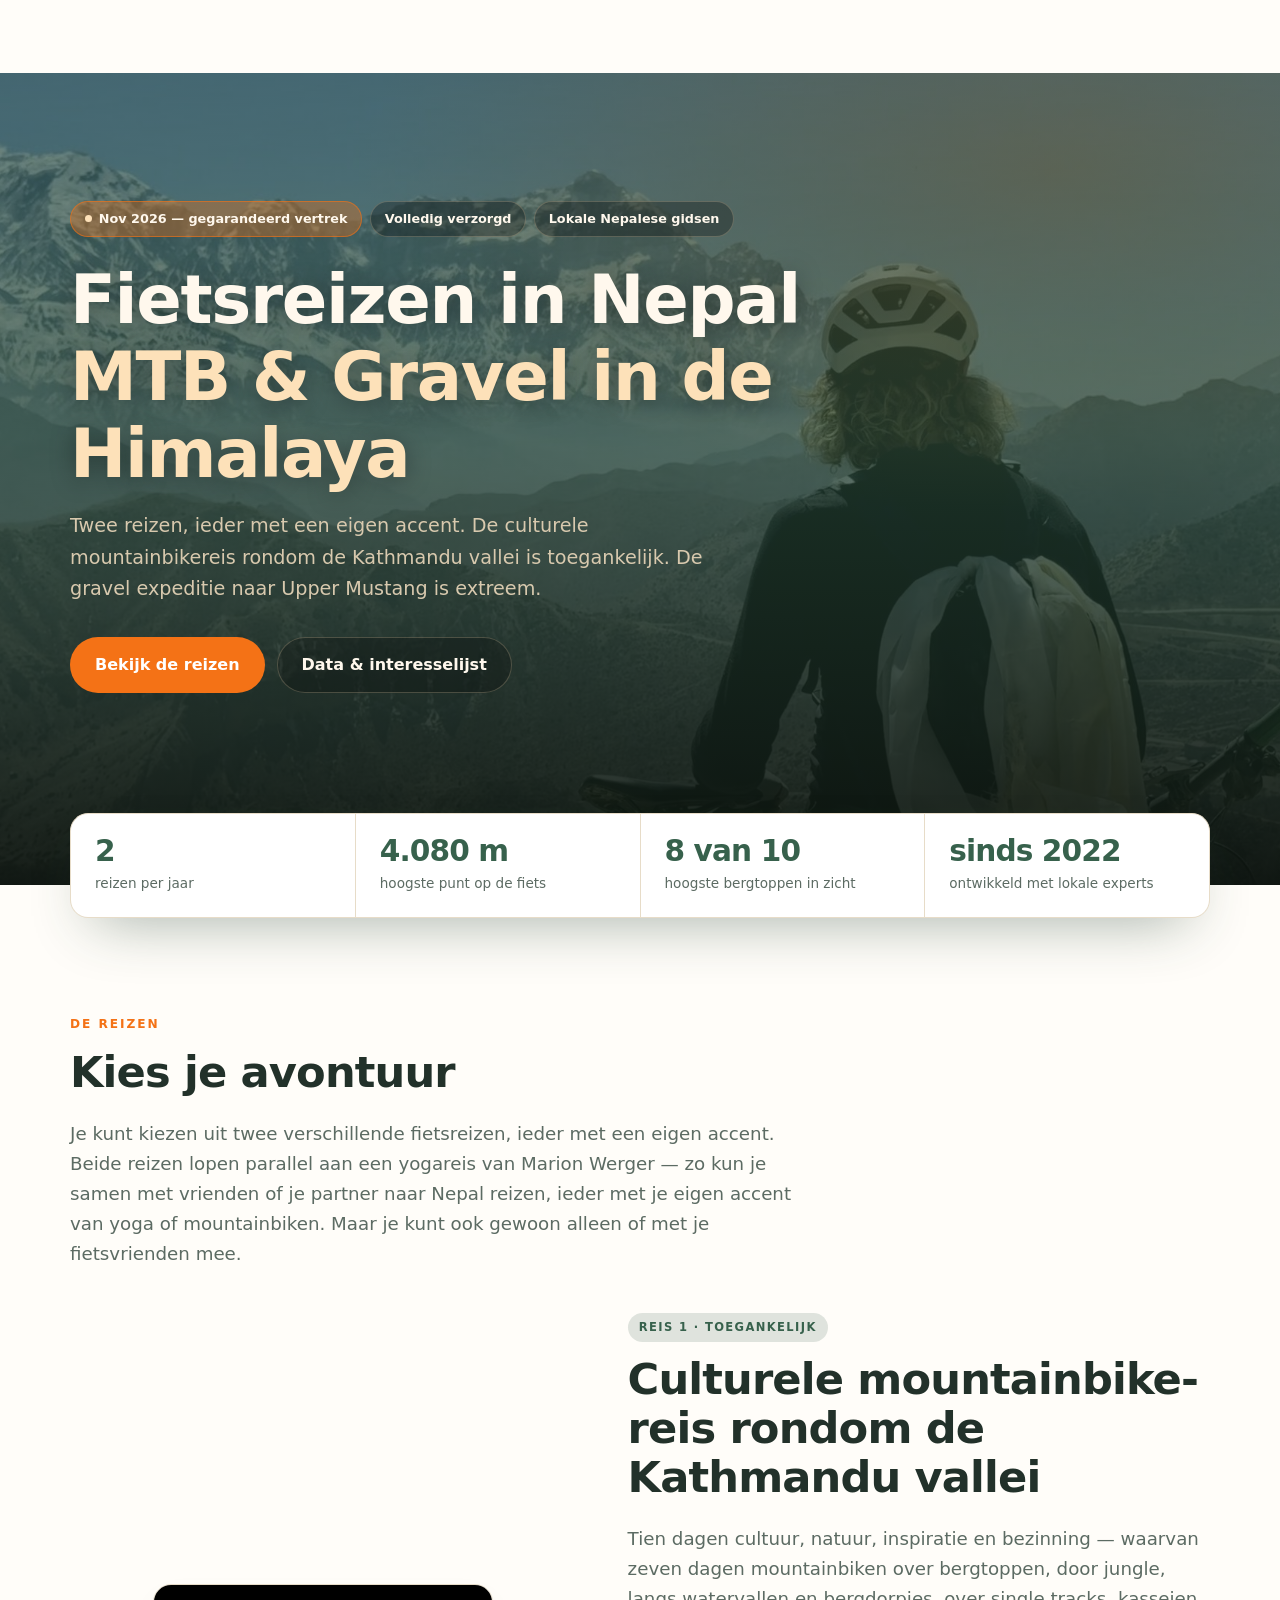
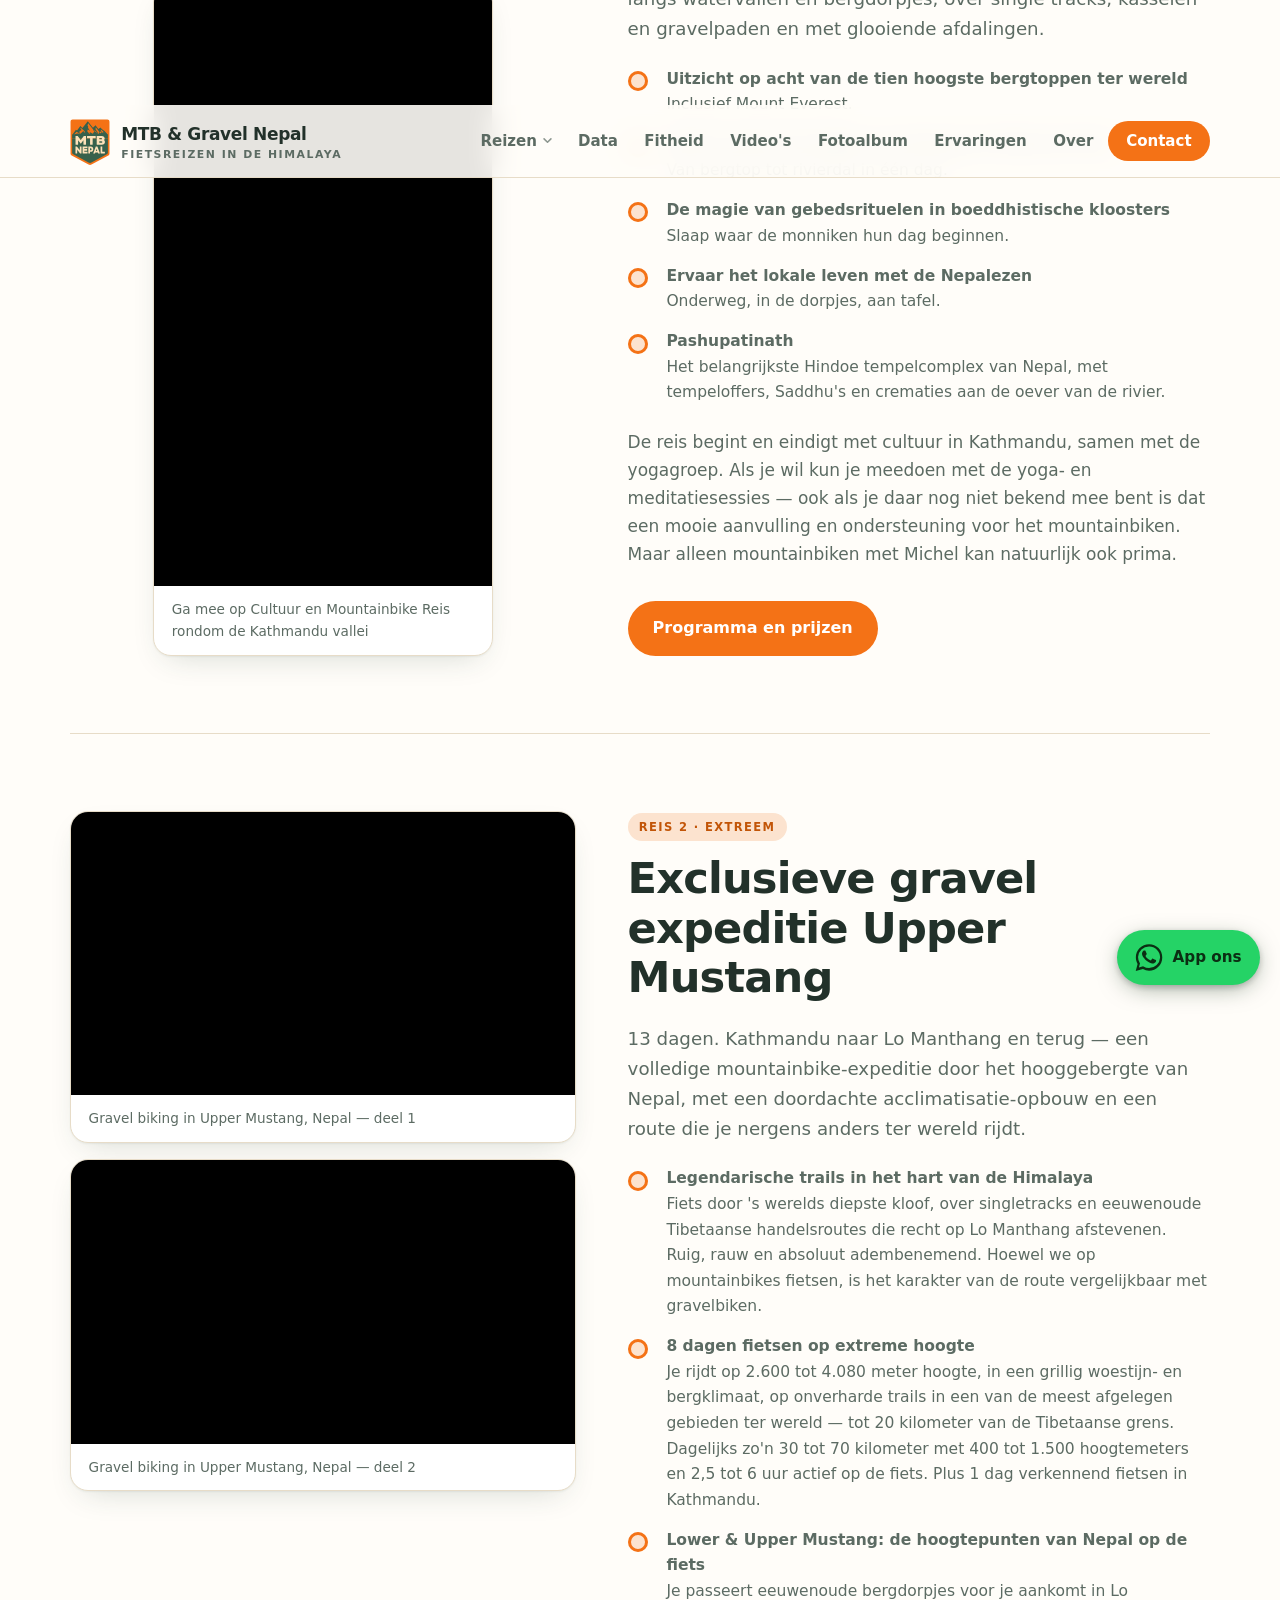
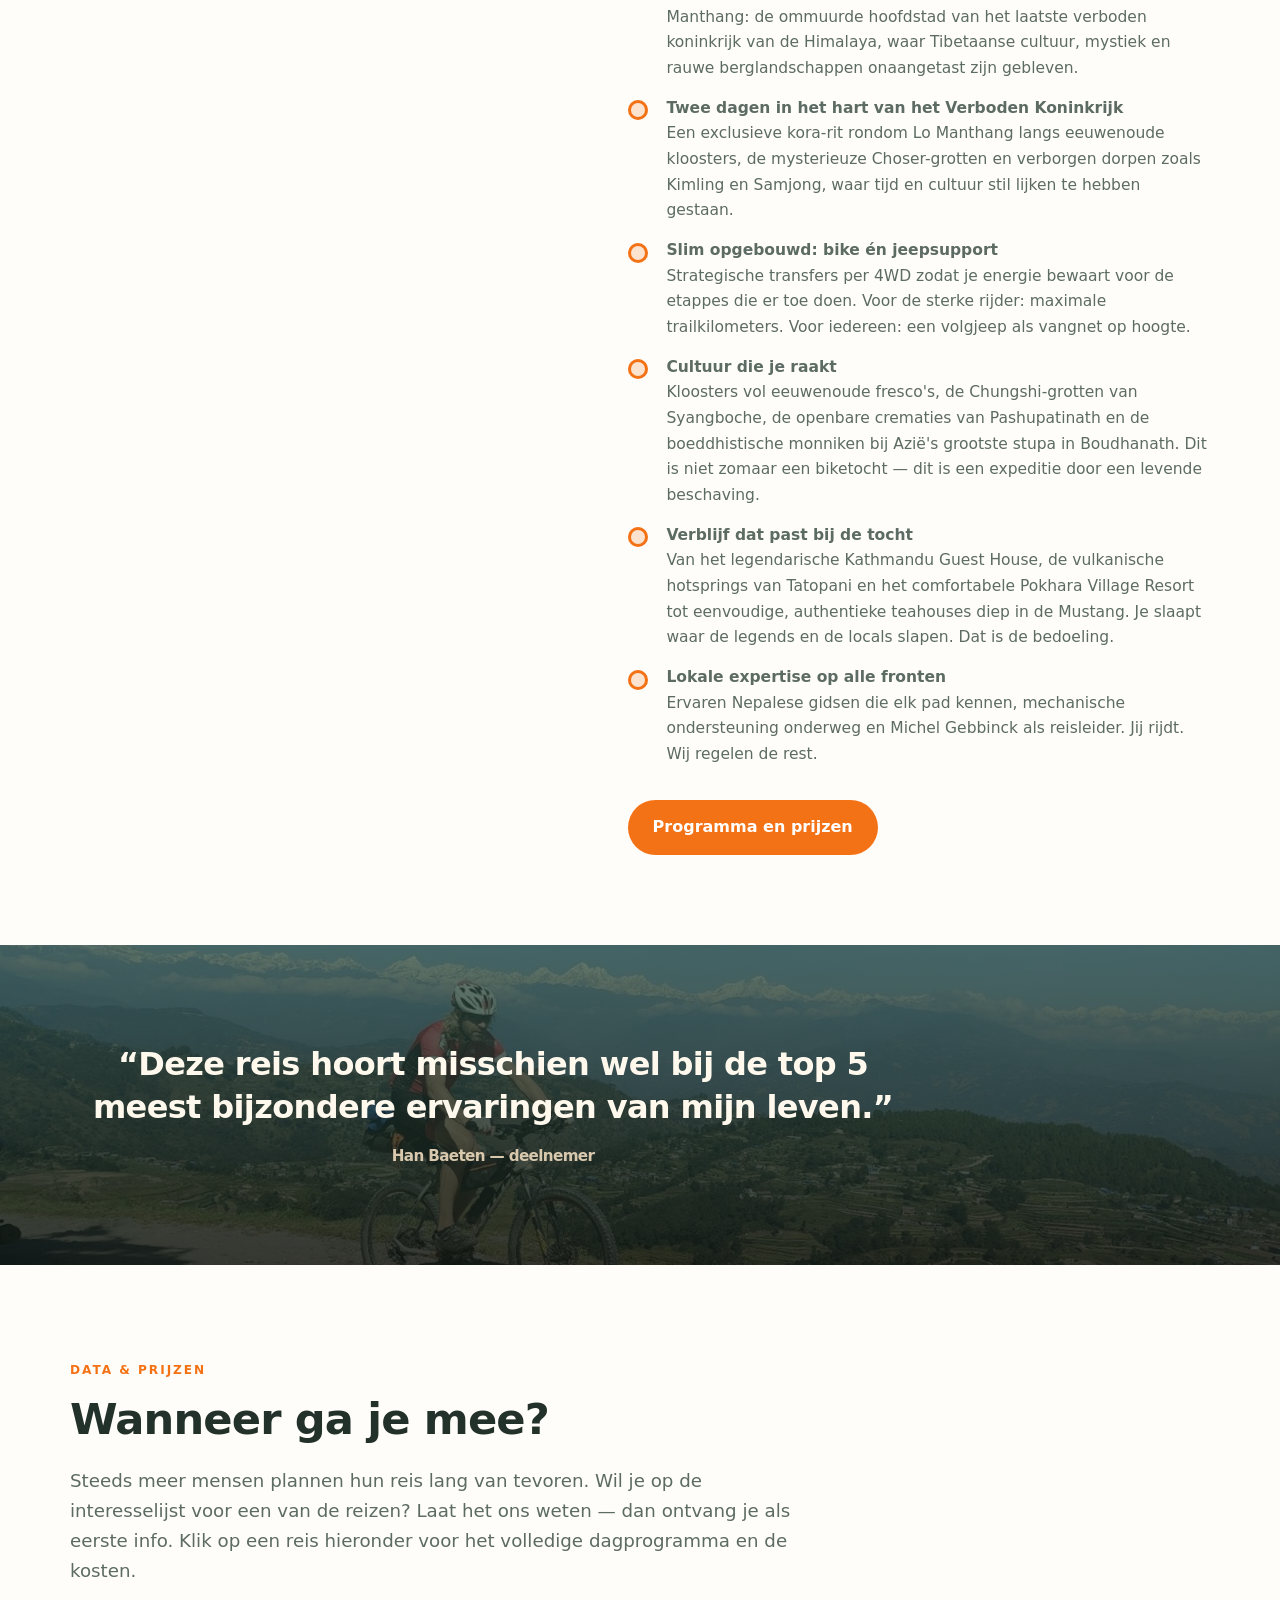
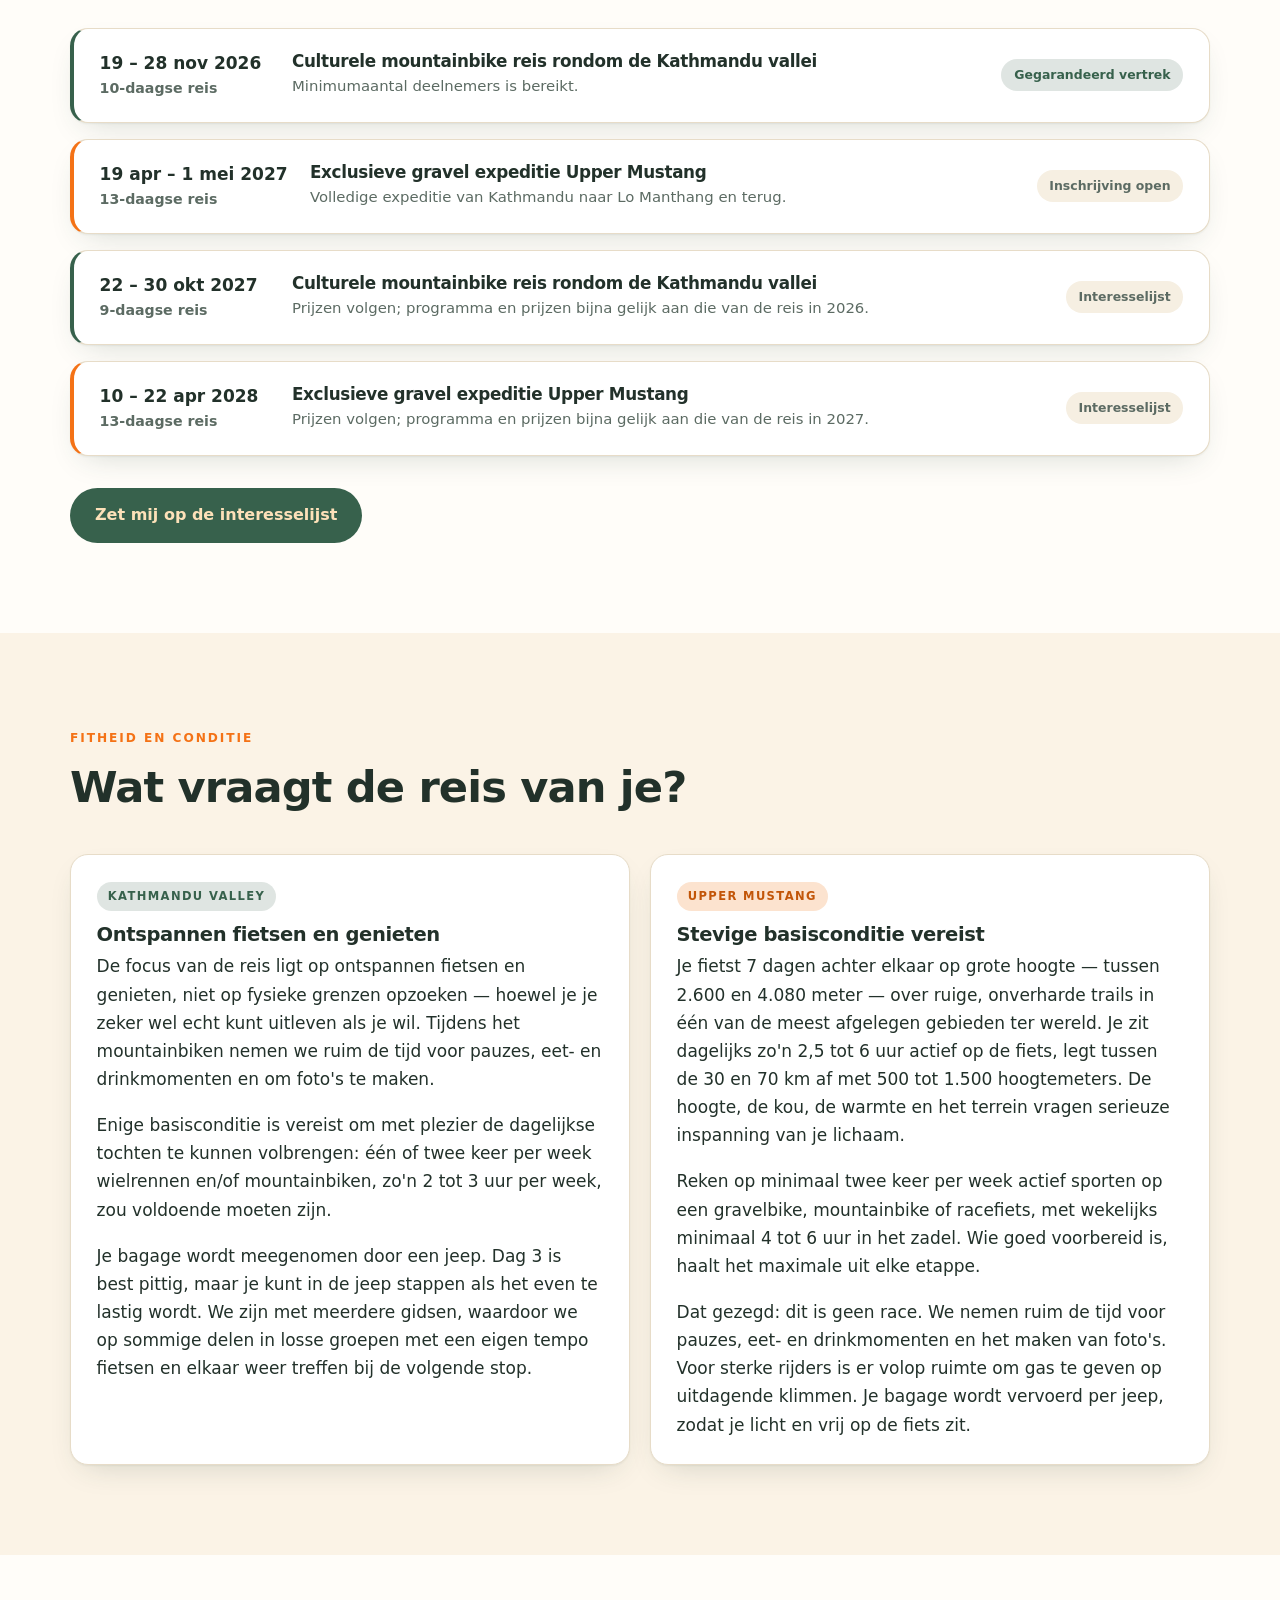
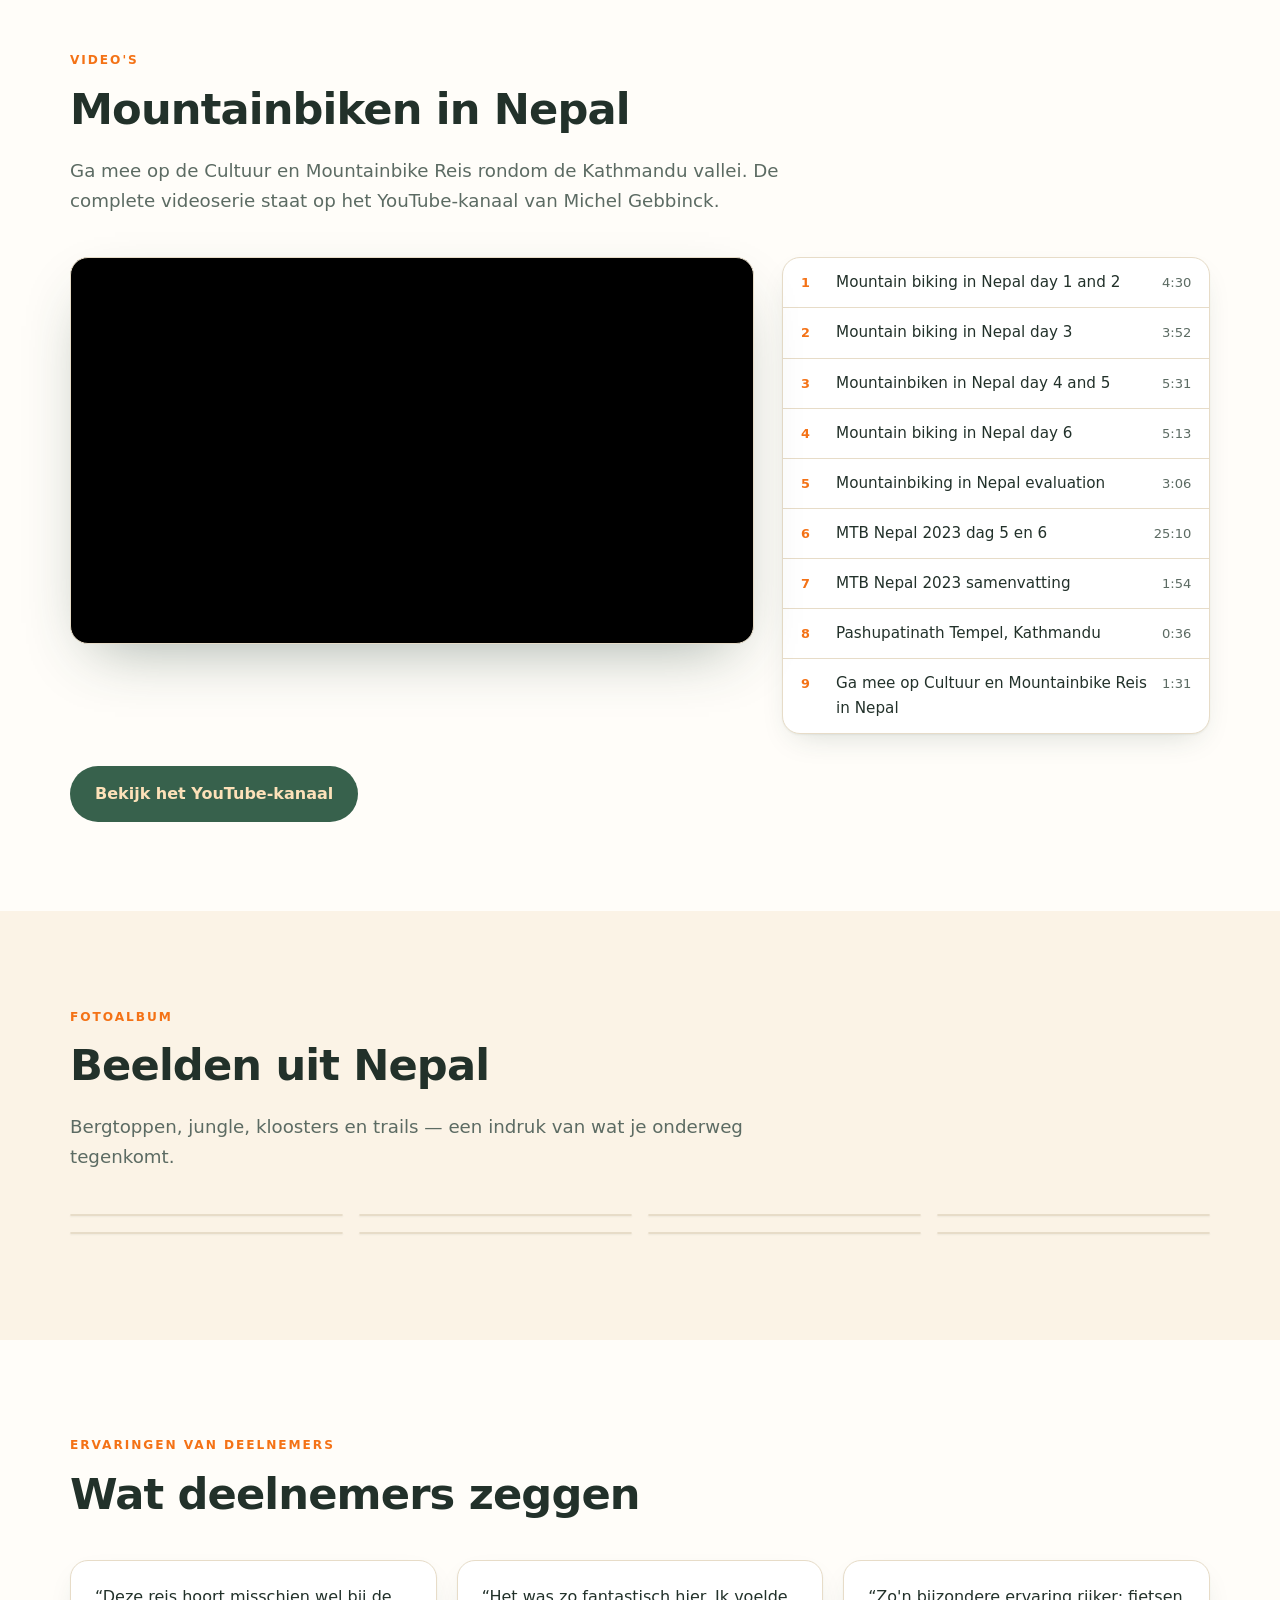
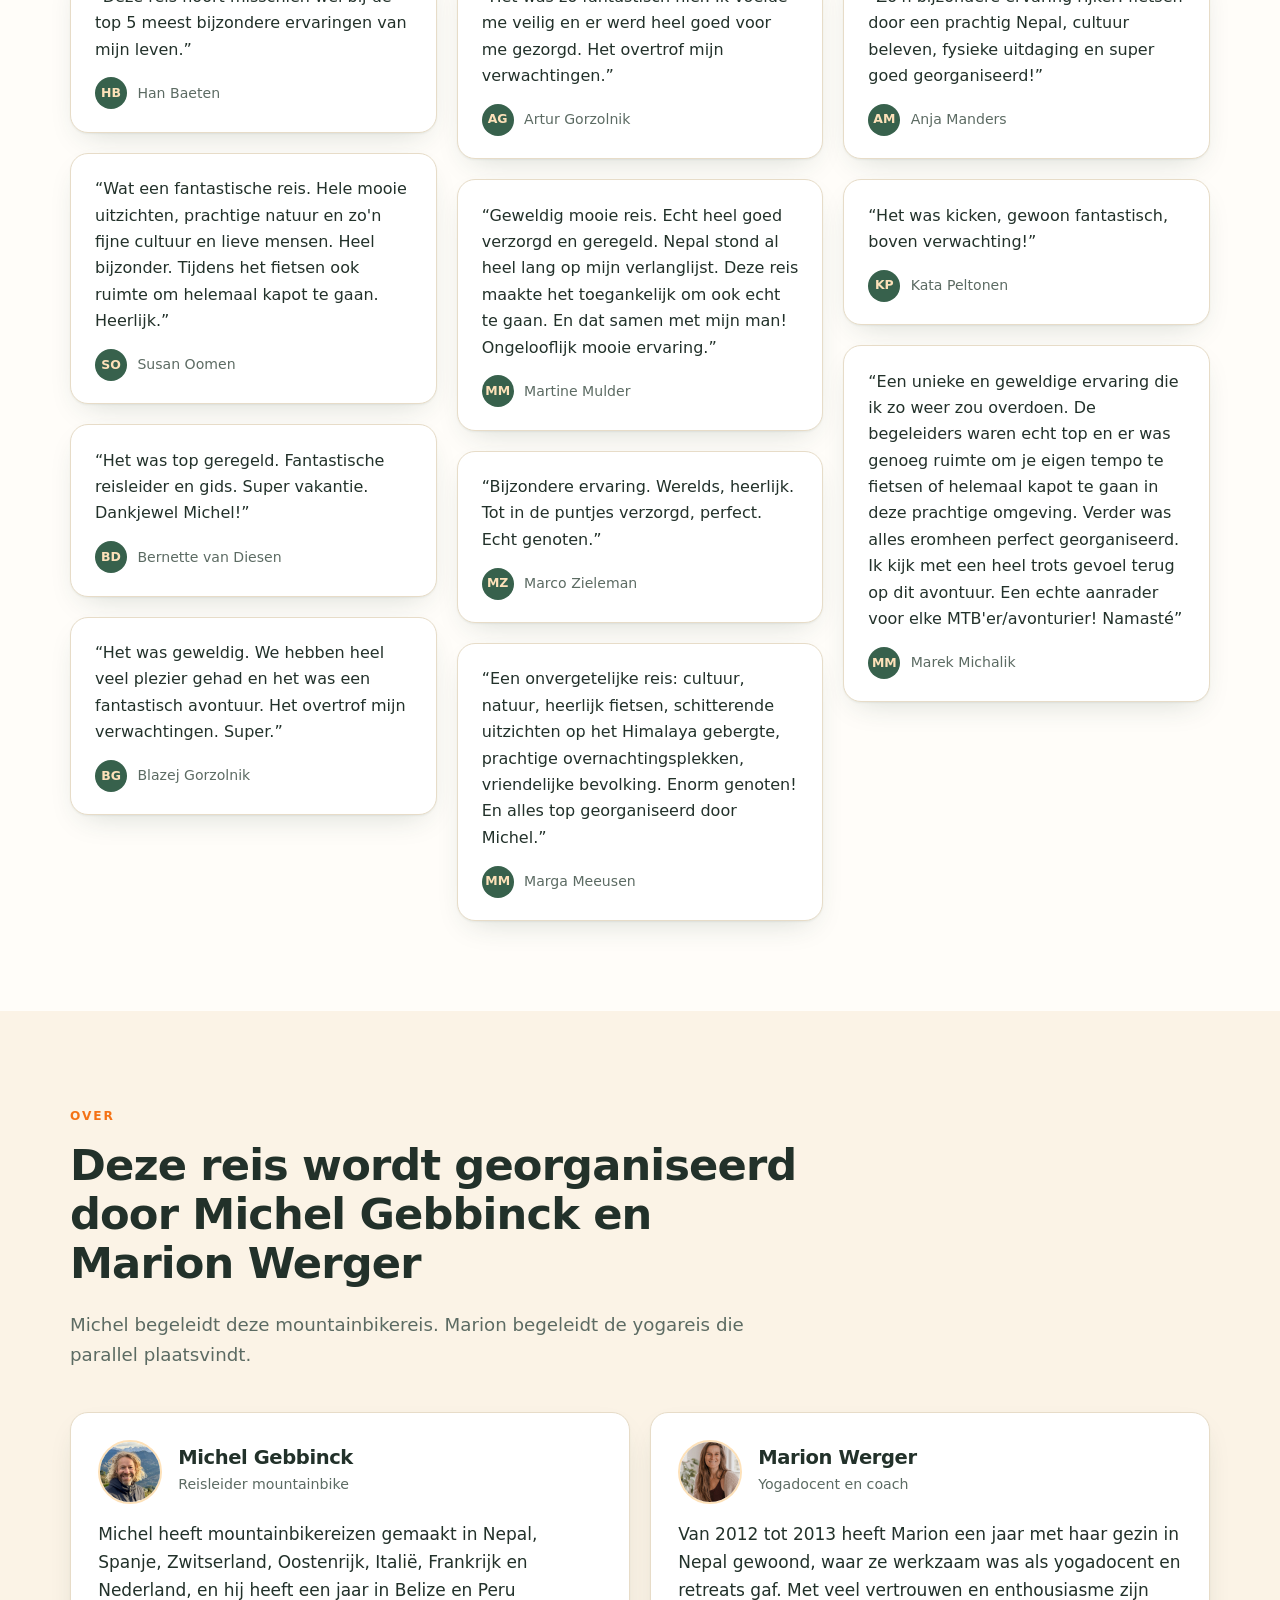
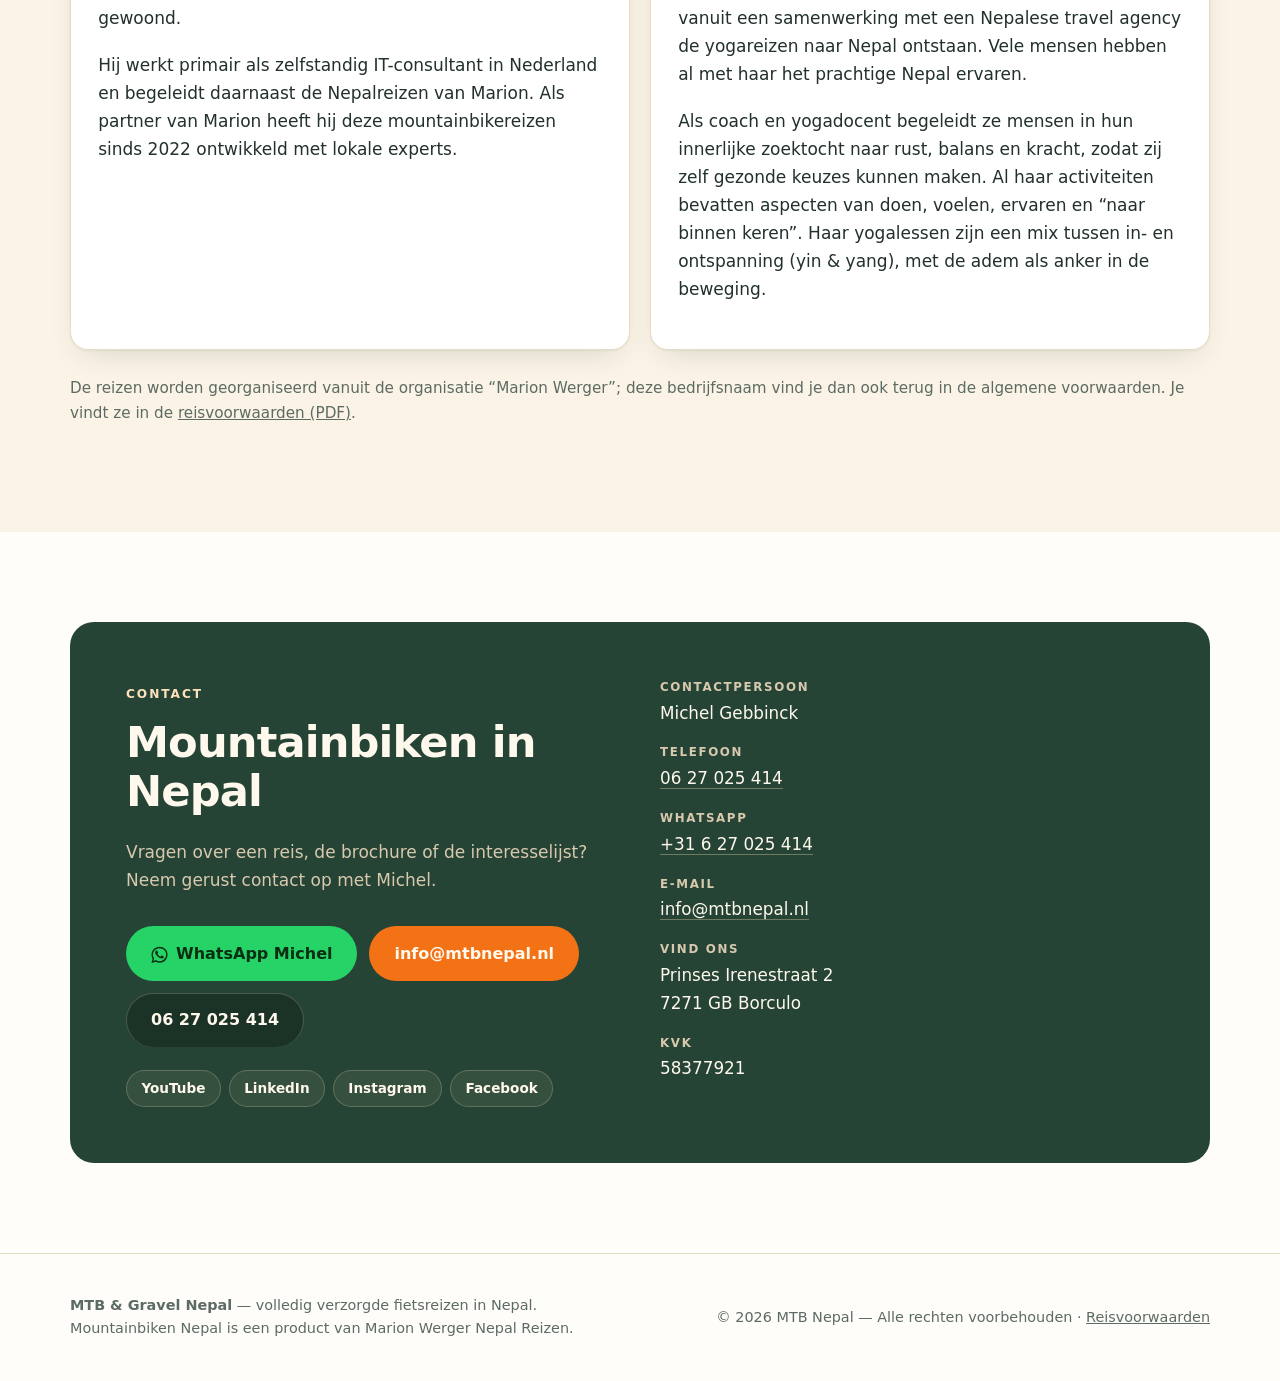
==== contact/index.html @ a27b08cc "Add files via upload" ====
<!DOCTYPE html>
<html lang="nl" dir="ltr">
<head>
<meta charset="utf-8">
<meta name="viewport" content="width=device-width, initial-scale=1">
<meta http-equiv="refresh" content="0; url=../#contact">
<link rel="canonical" href="https://www.mtbnepal.nl/#contact">
<meta name="robots" content="noindex, follow">
<title>Contact — MTB &amp; Gravel Nepal</title>
<style>
body{font-family:"Segoe UI",system-ui,sans-serif;background:#FFFDF9;color:#22312A;
     display:grid;place-items:center;min-block-size:100vh;margin:0;padding:2rem;text-align:center}
a{color:#C25508;font-weight:600}
p{max-width:44ch;line-height:1.6}
</style>
</head>
<body>
  <div>
    <h1>Contact</h1>
    <p>Deze pagina is verhuisd. Je wordt automatisch doorgestuurd.</p>
    <p><a href="../#contact">Klik hier als er niets gebeurt</a></p>
  </div>
</body>
</html>
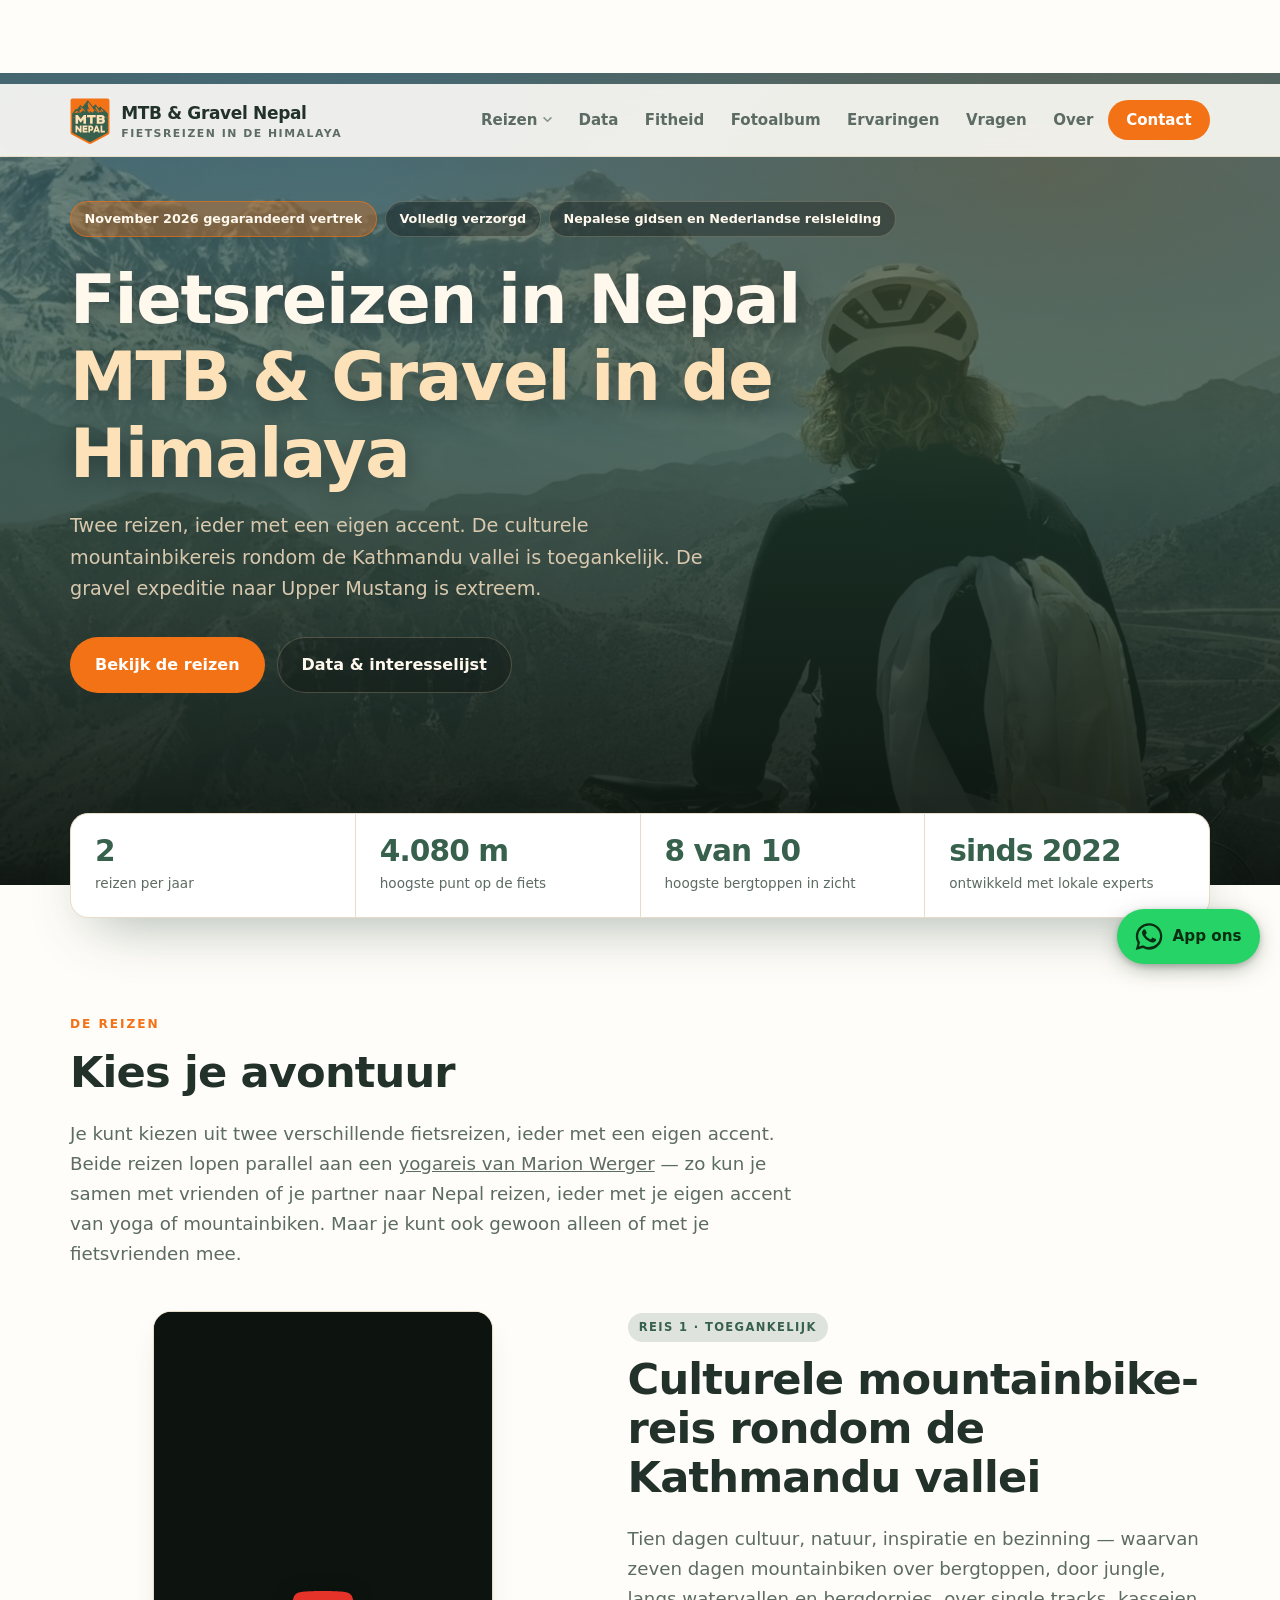
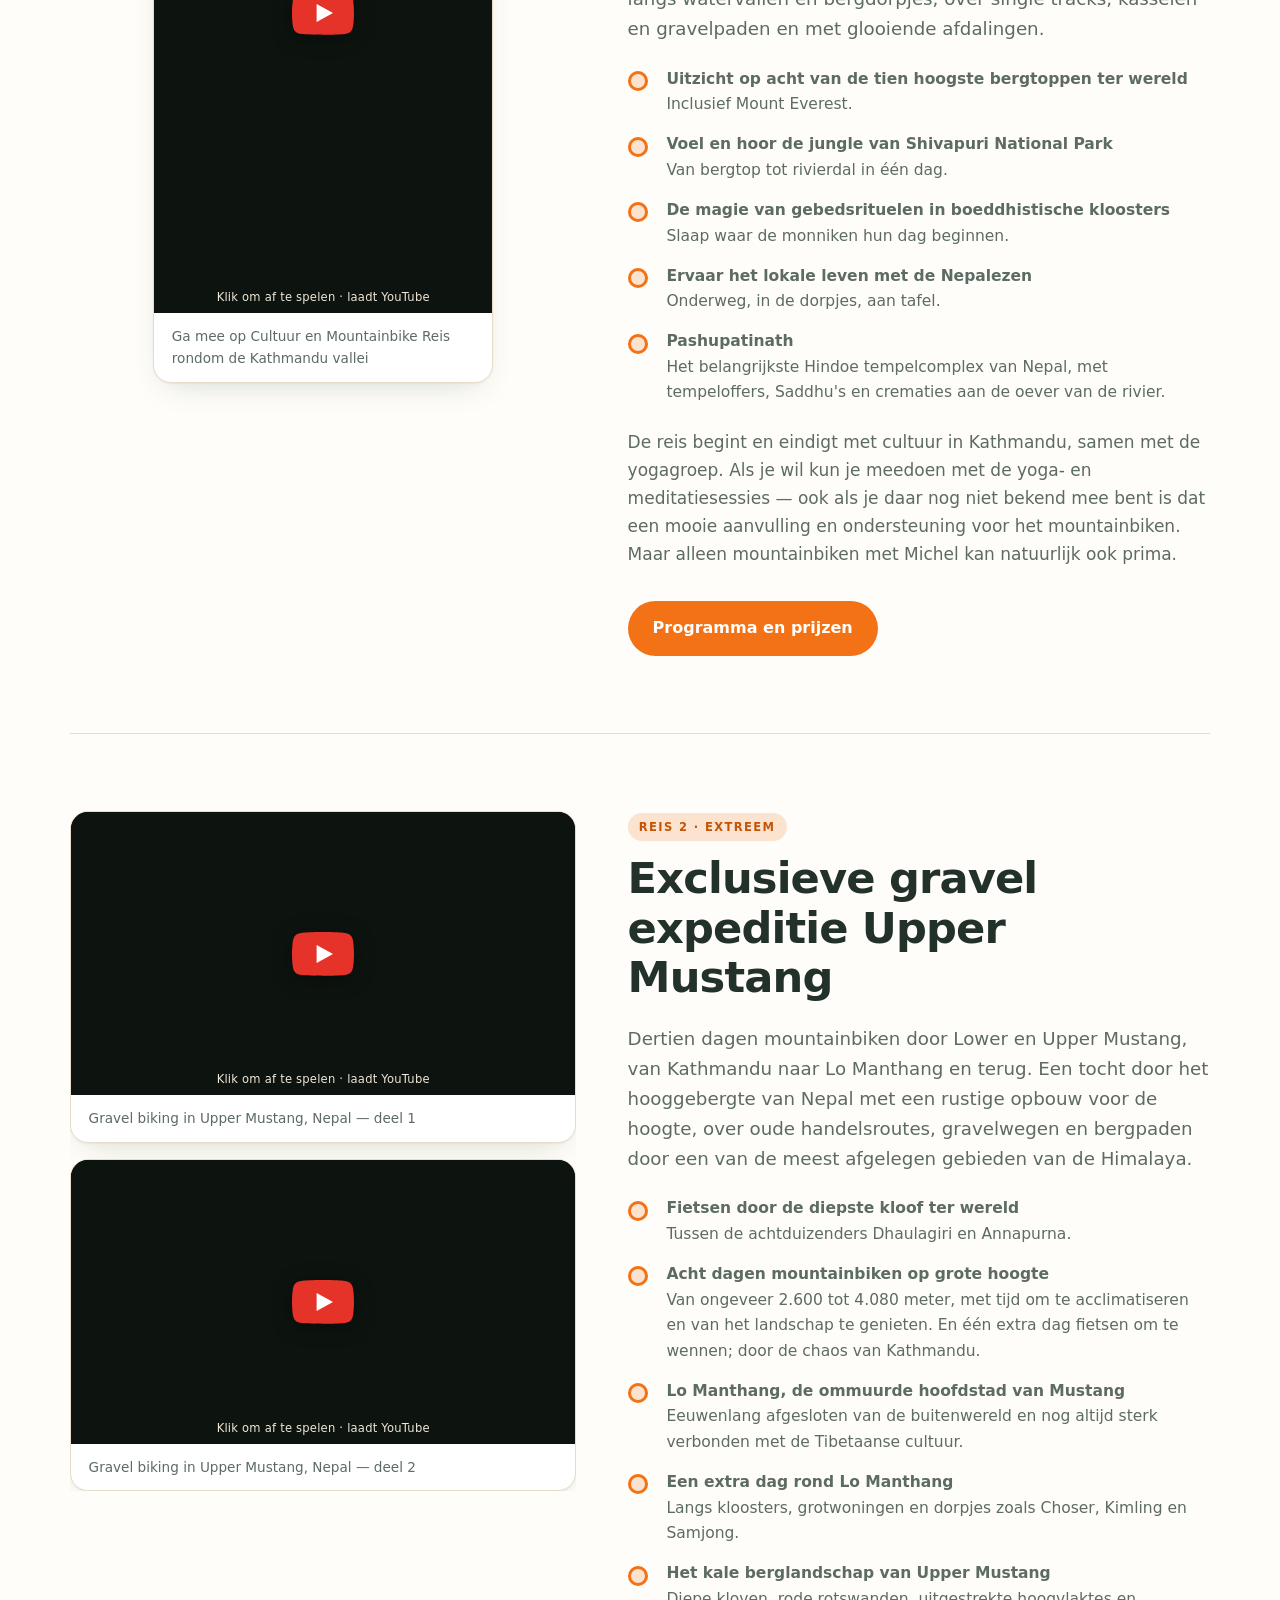
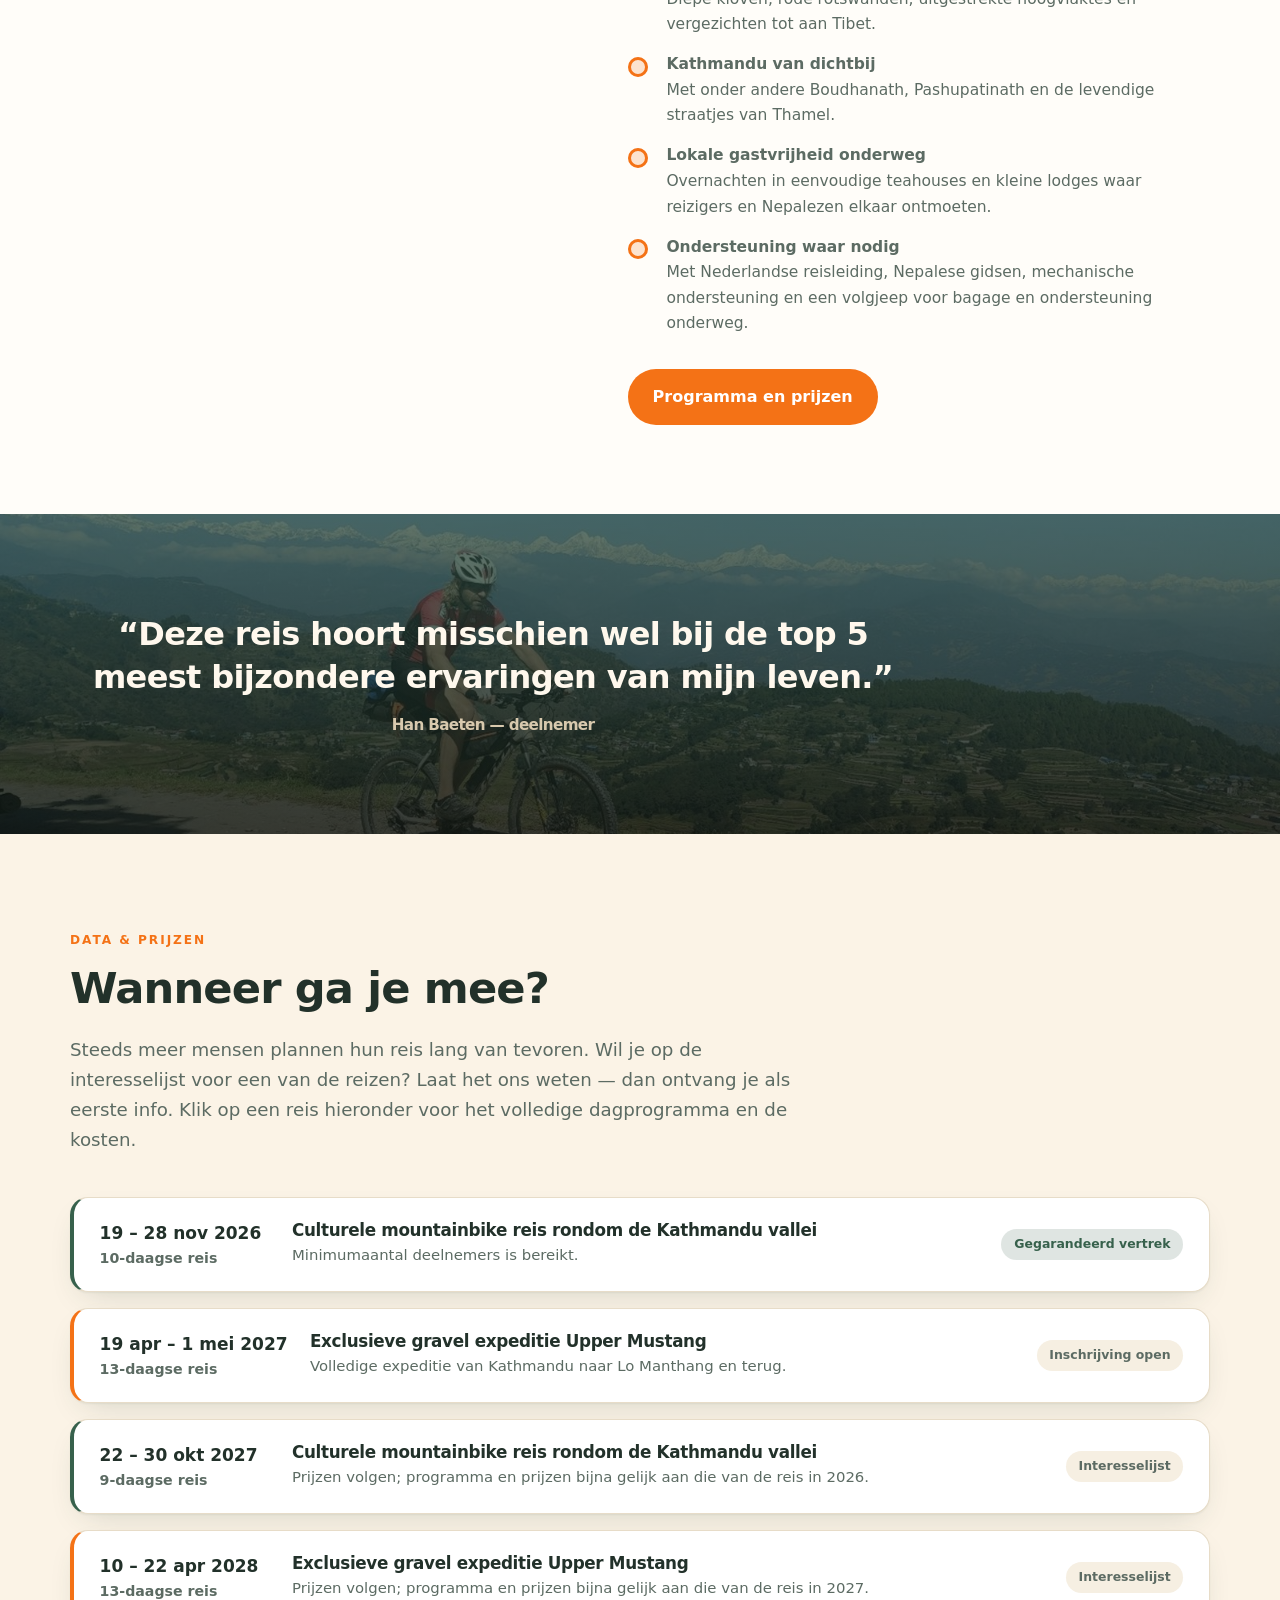
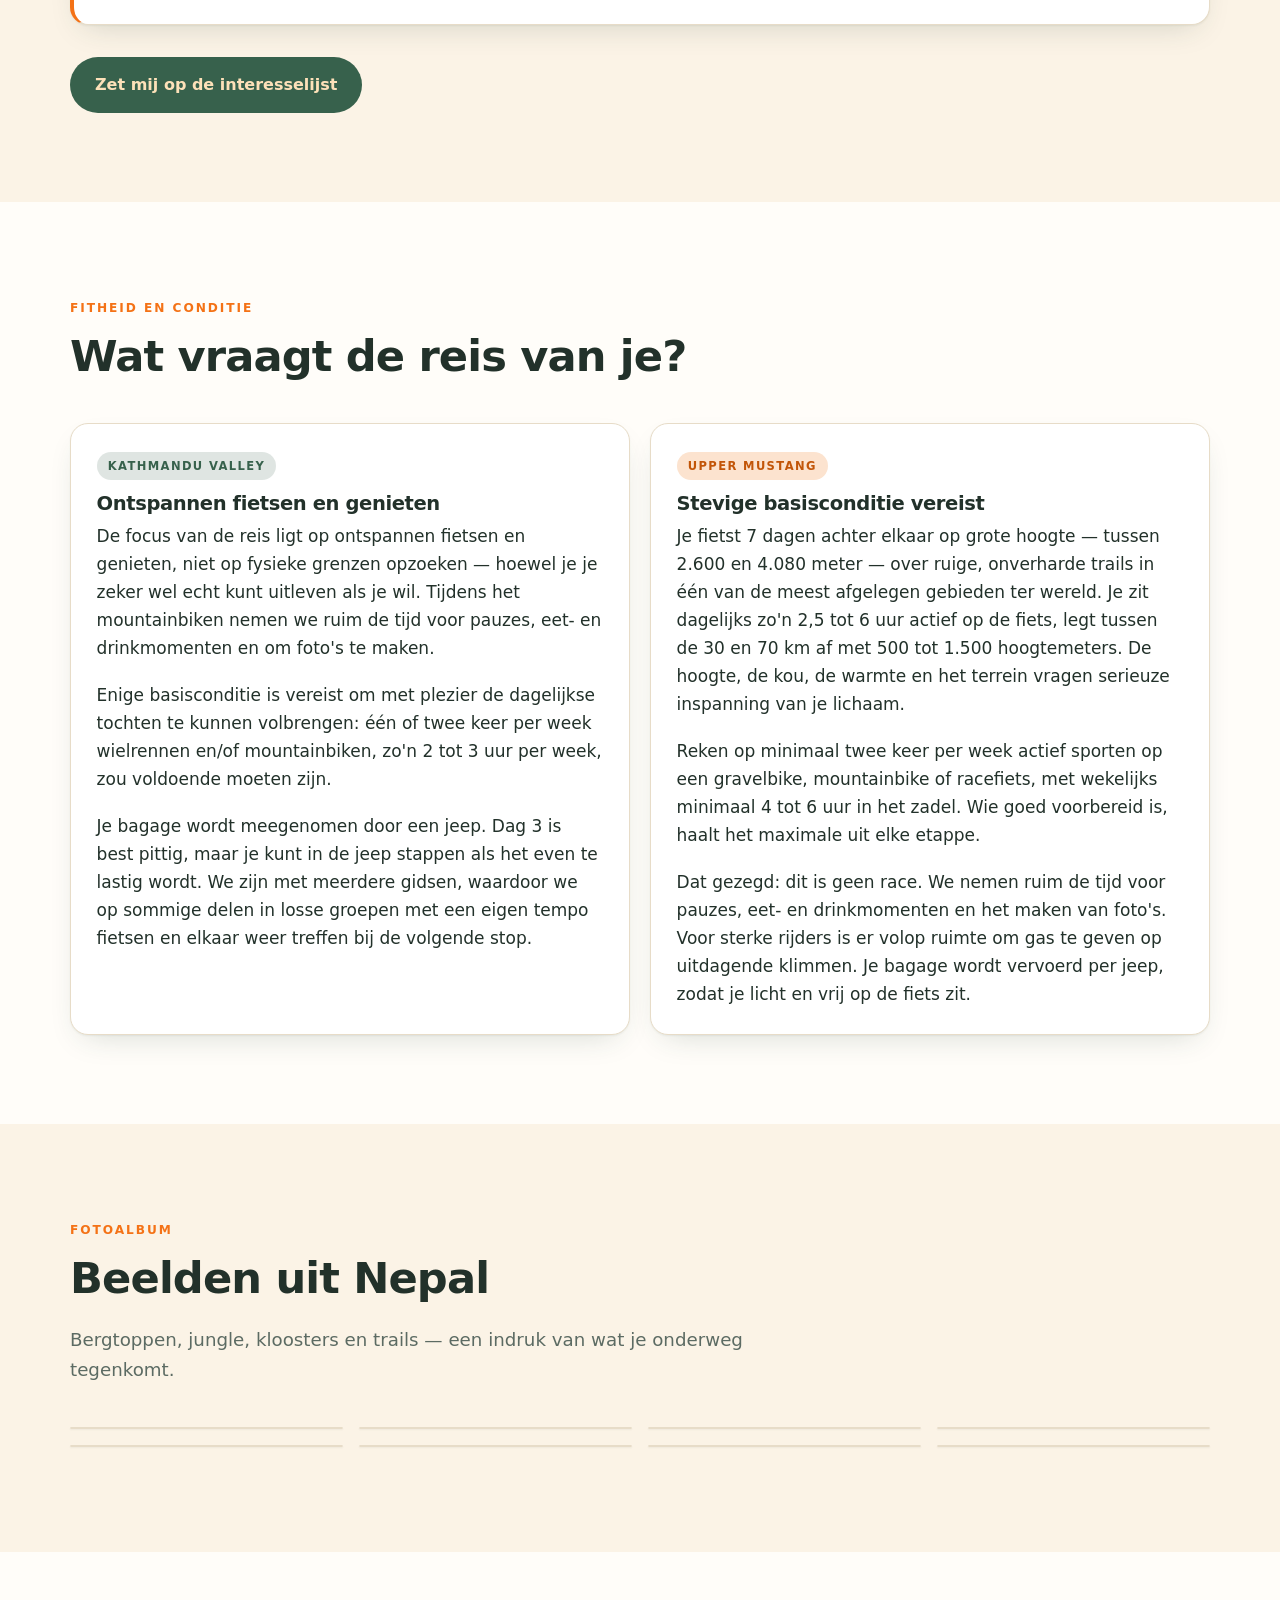
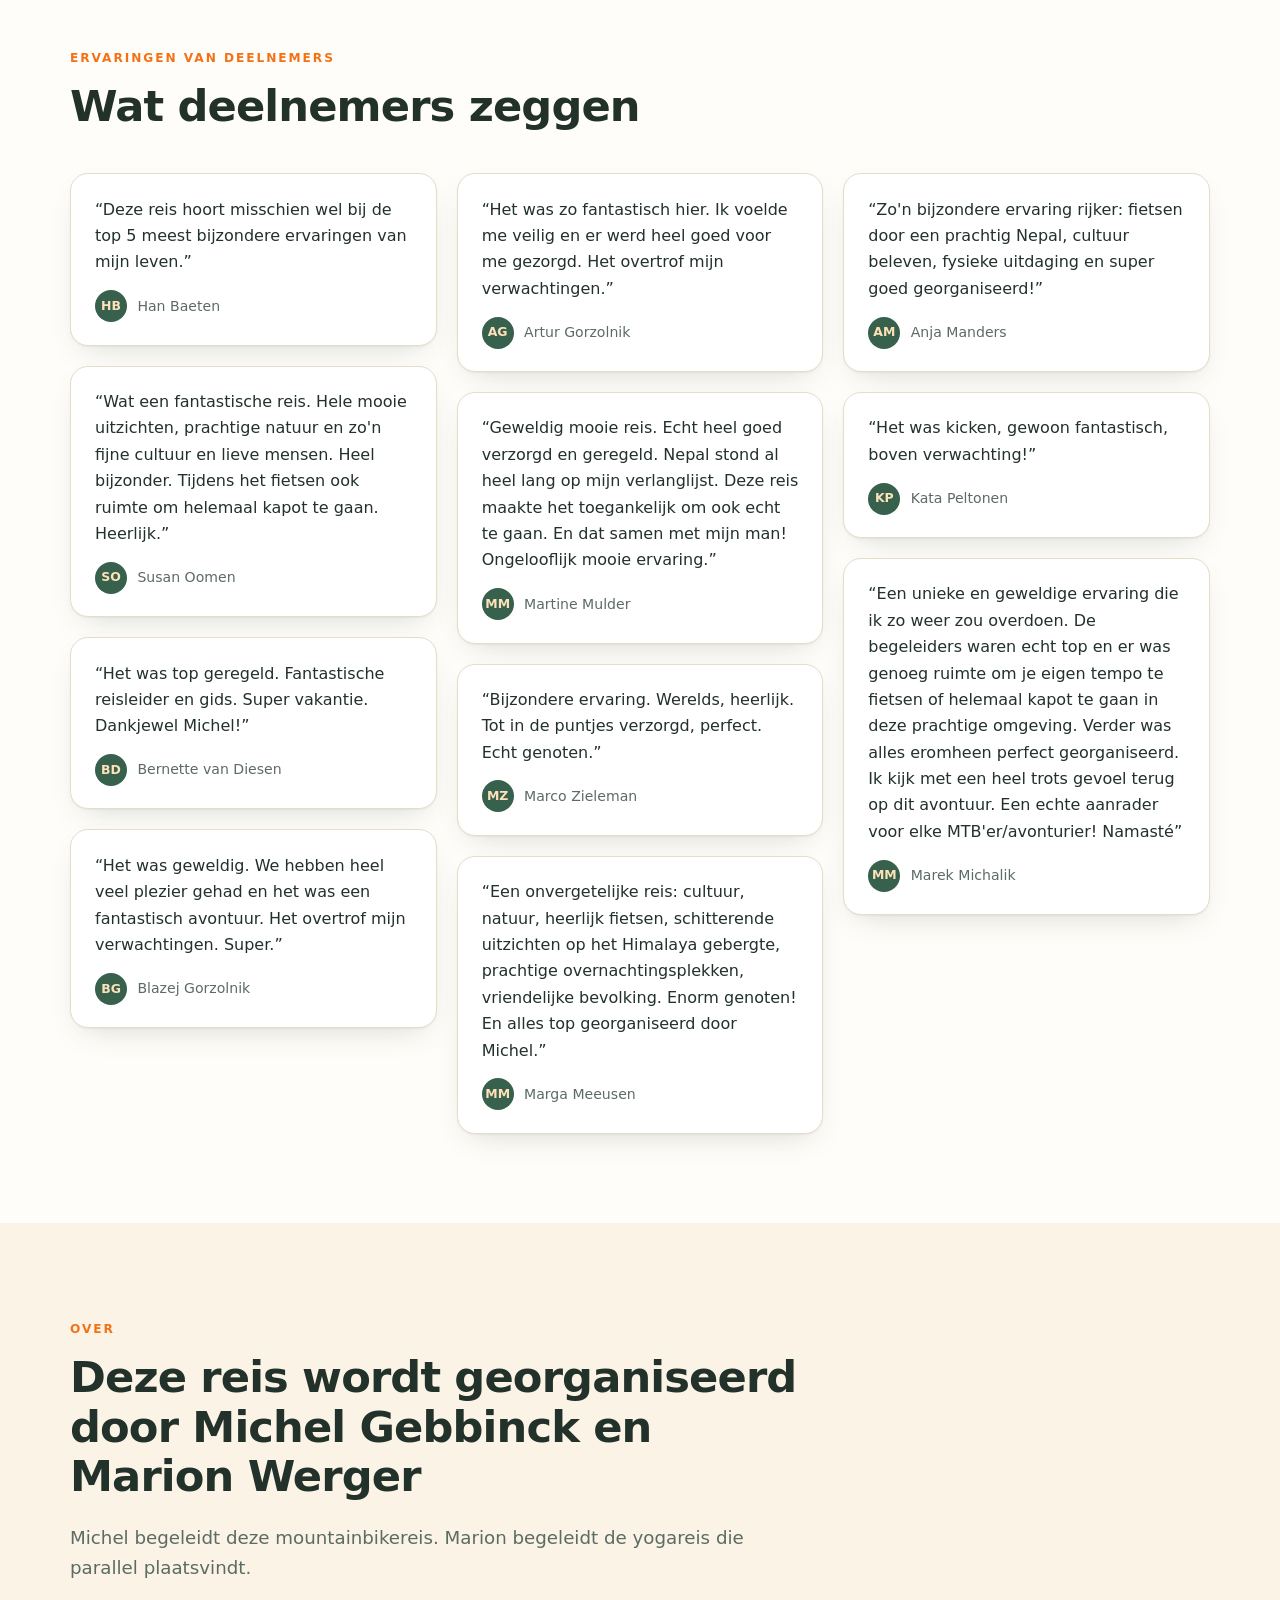
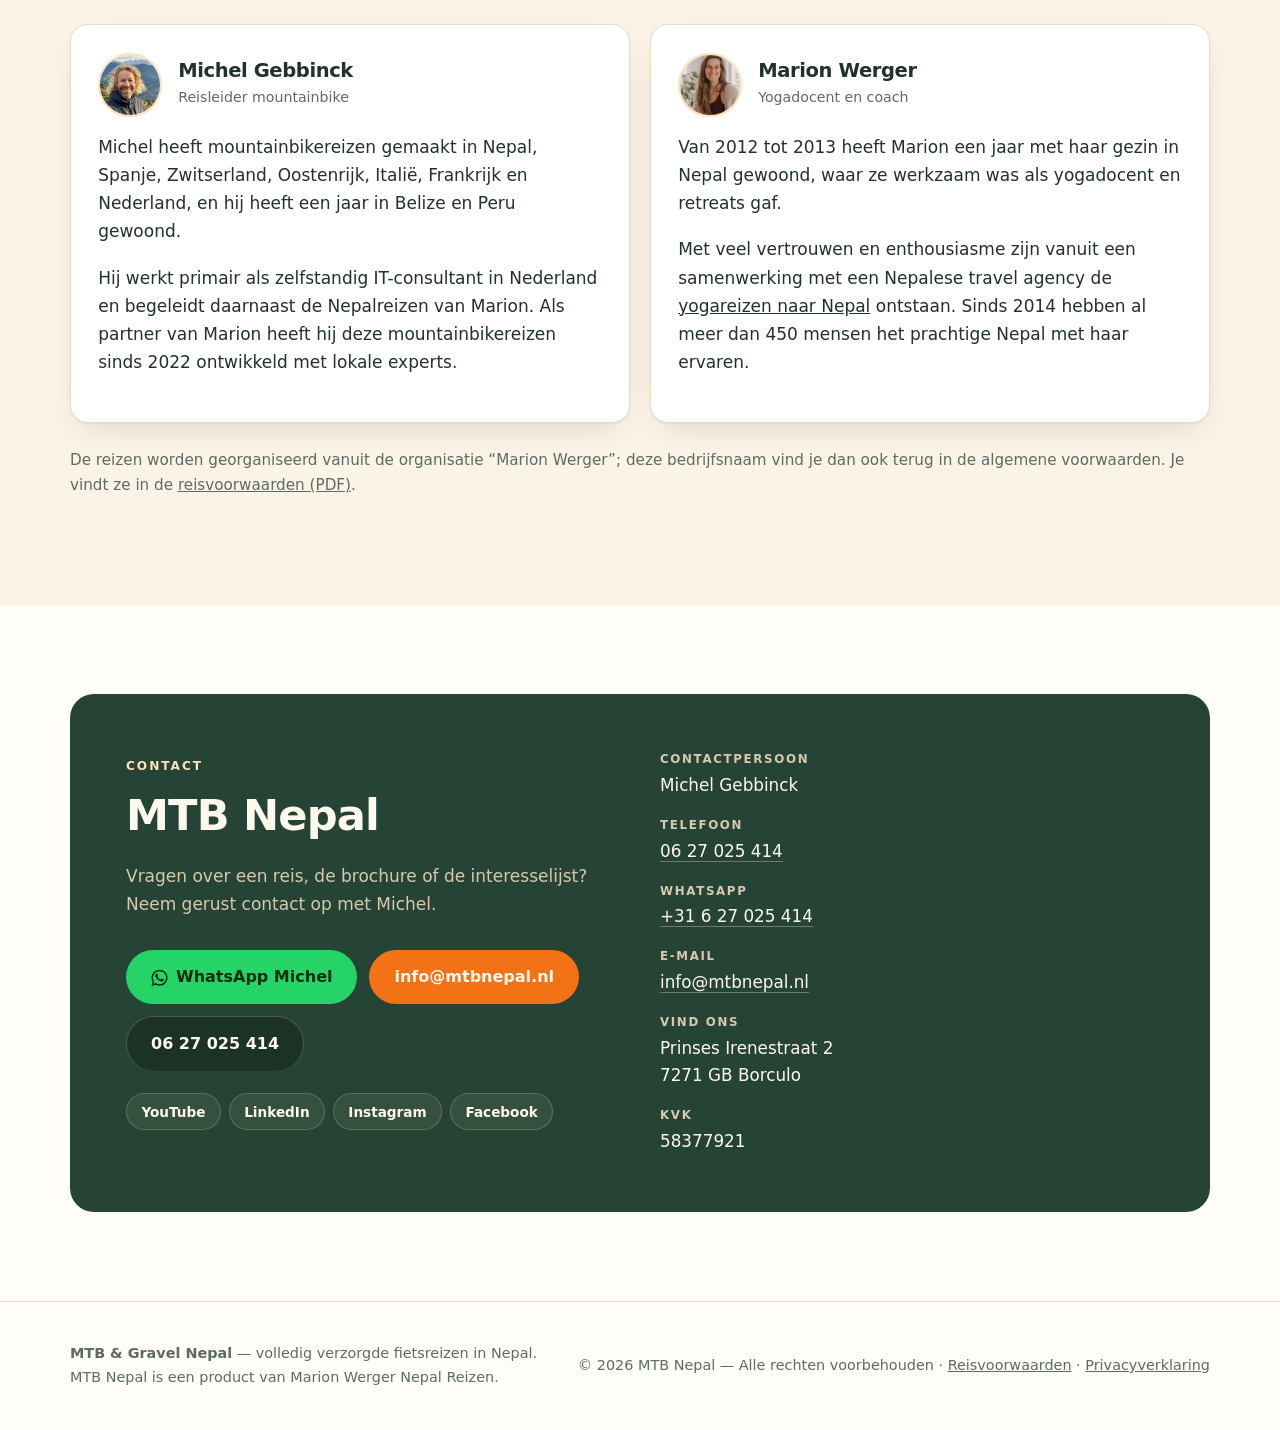
==== commit f72f1929: "Add files via upload" ====
--- a/contact/index.html
+++ b/contact/index.html
@@ -4,7 +4,7 @@
 <meta charset="utf-8">
 <meta name="viewport" content="width=device-width, initial-scale=1">
 <meta http-equiv="refresh" content="0; url=../#contact">
-<link rel="canonical" href="https://www.mtbnepal.nl/#contact">
+<link rel="canonical" href="https://mtbnepal.nl/#contact">
 <meta name="robots" content="noindex, follow">
 <title>Contact — MTB &amp; Gravel Nepal</title>
 <style>
